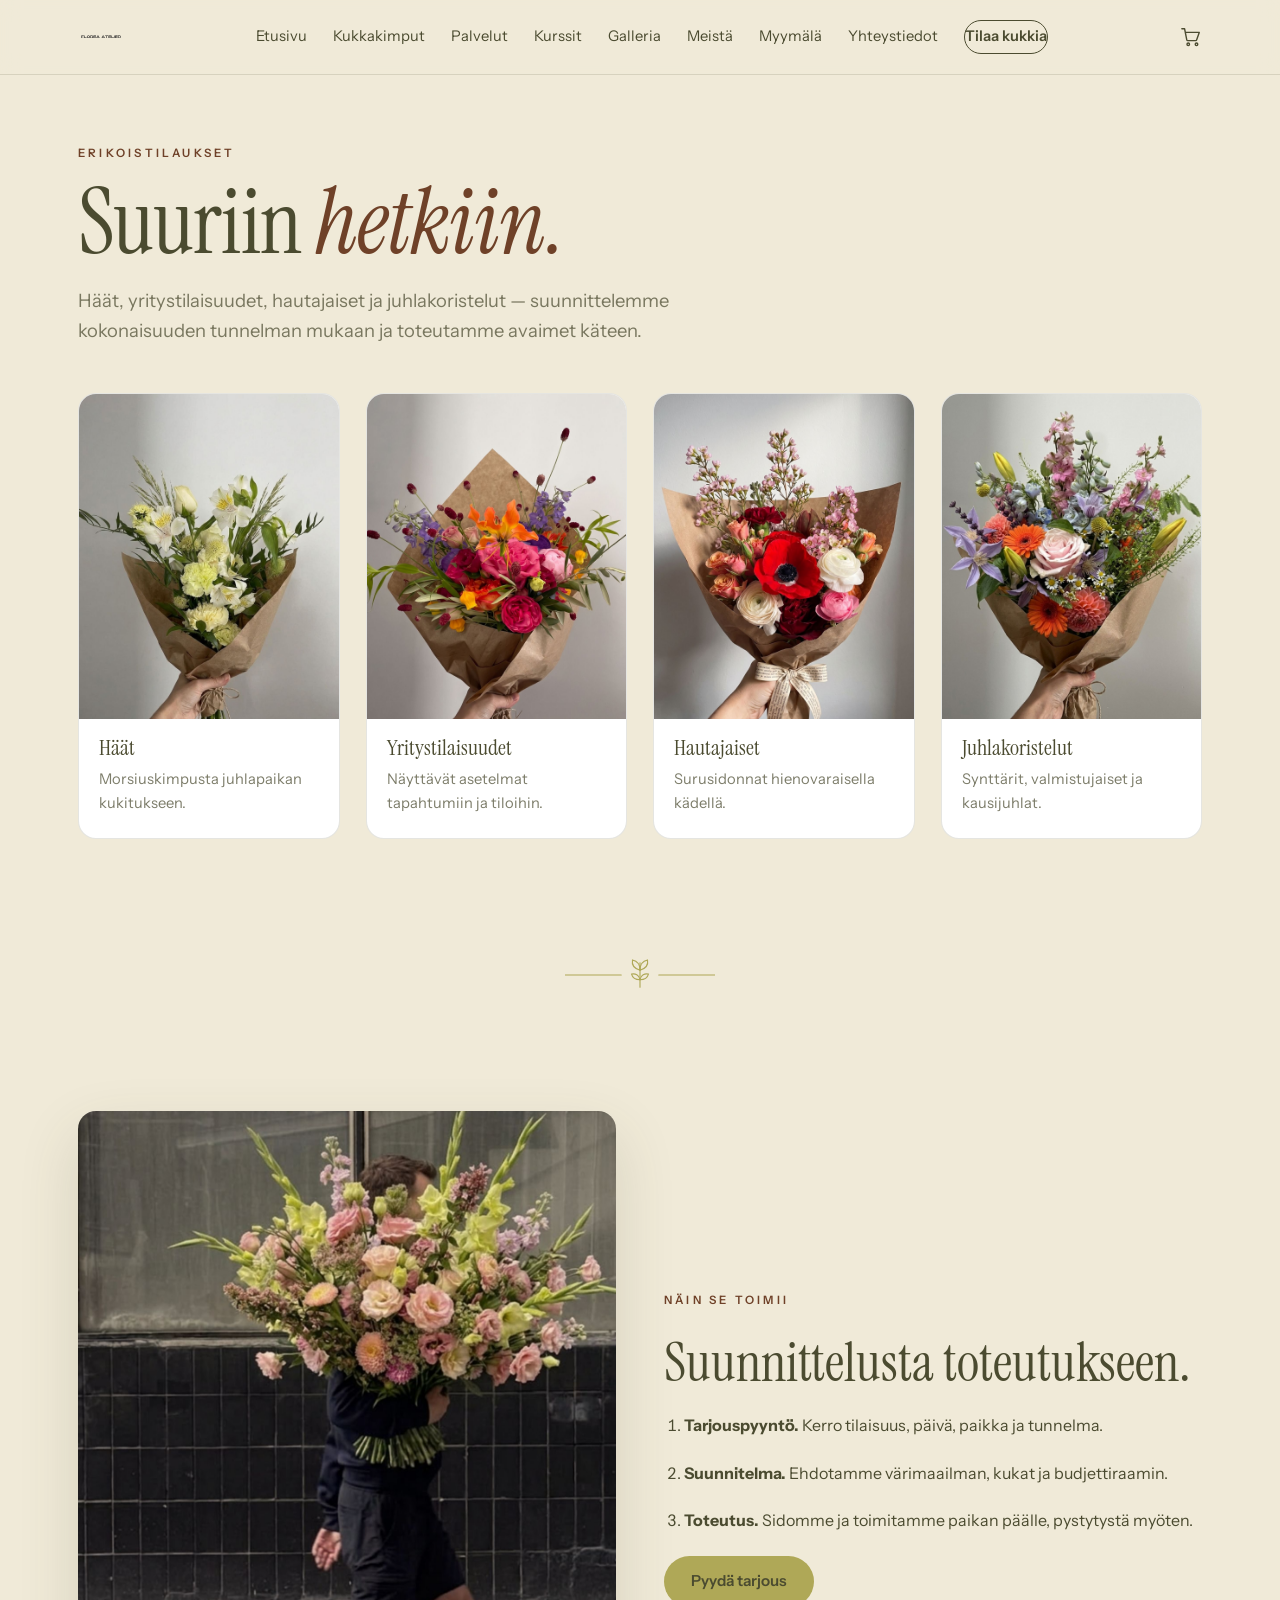
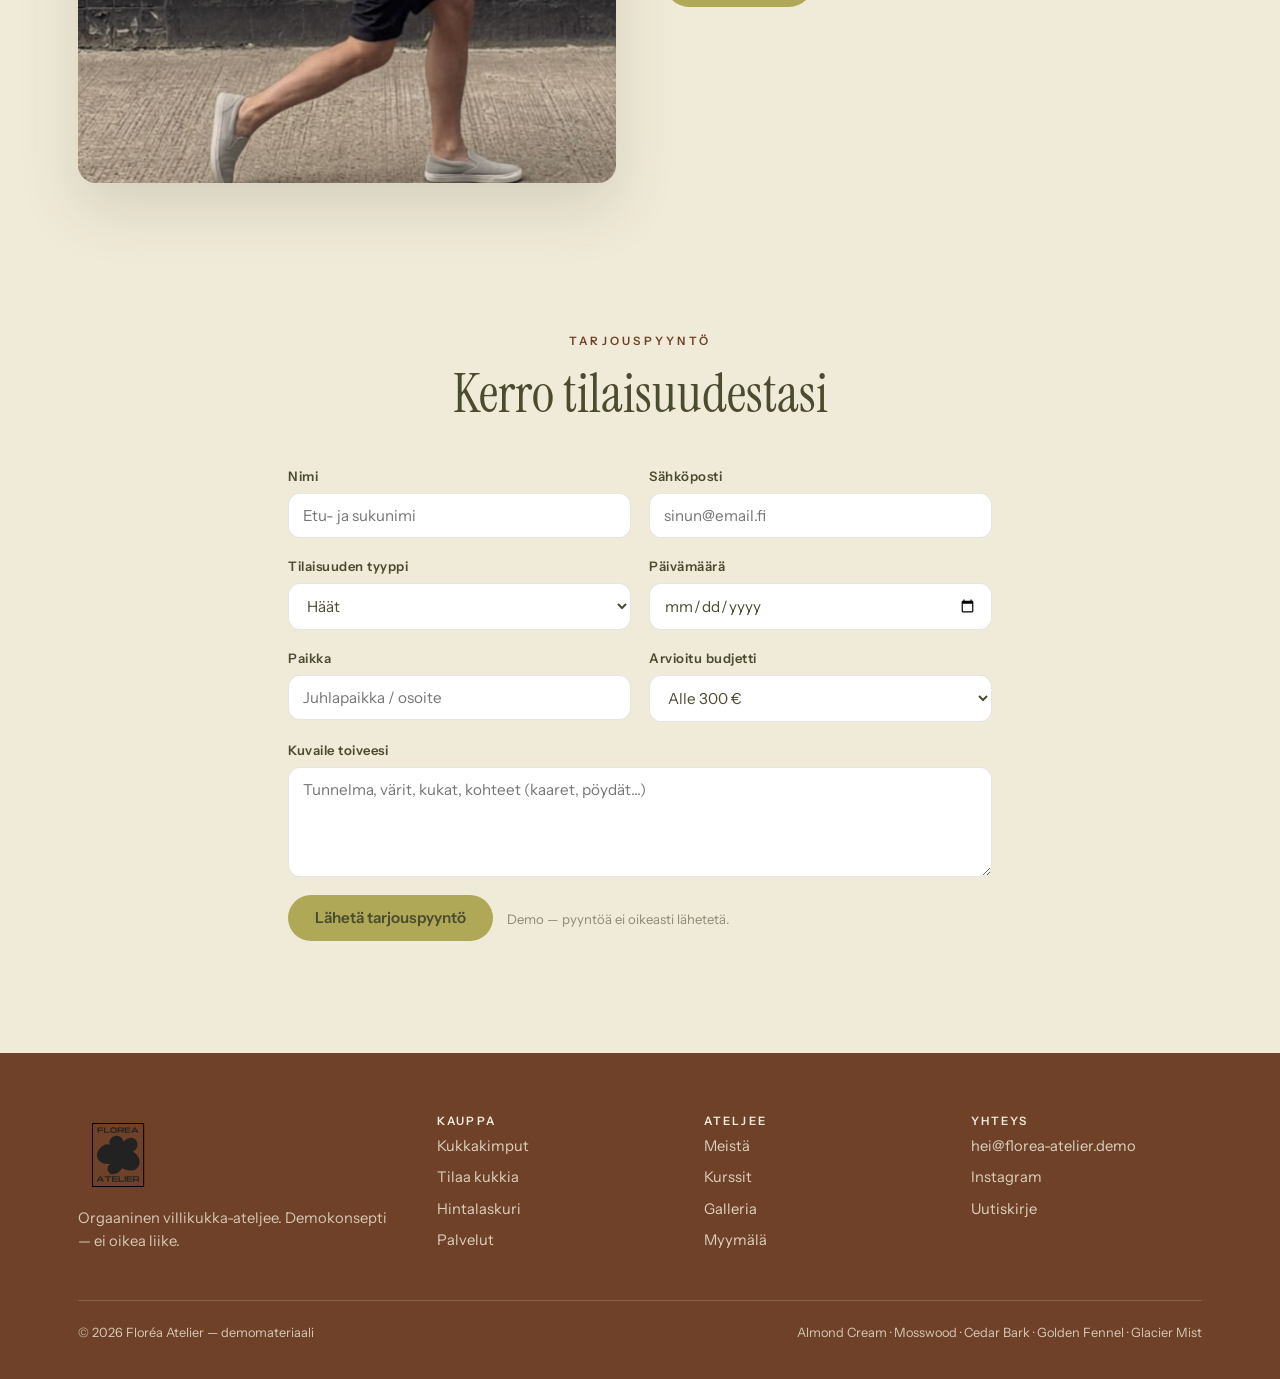
==== catering.html @ 2931b5cd "Build multi-page flower shop site (site.js/style.css/main.js + 11 pages) - Centralized content in si" ====
<!DOCTYPE html>
<html lang="fi">
<head>
  <meta charset="UTF-8" />
  <meta name="viewport" content="width=device-width, initial-scale=1.0" />
  <title>Erikoistilaukset — Floréa Atelier</title>
  <meta name="description" content="Häät, yritystilaisuudet ja tapahtumakukitukset. Pyydä tarjous Floréa Atelierin erikoissidonnoista." />
  <link rel="preconnect" href="https://fonts.googleapis.com" />
  <link rel="preconnect" href="https://fonts.gstatic.com" crossorigin />
  <link href="https://fonts.googleapis.com/css2?family=Instrument+Serif:ital@0;1&family=Instrument+Sans:wght@400;500;600&display=swap" rel="stylesheet" />
  <link rel="stylesheet" href="style.css" />
</head>
<body>
  <header data-nav></header>

  <section class="page-header">
    <div class="wrap">
      <span class="eyebrow">Erikoistilaukset</span>
      <h1>Suuriin <em>hetkiin.</em></h1>
      <p class="lede muted">Häät, yritystilaisuudet, hautajaiset ja juhlakoristelut — suunnittelemme kokonaisuuden tunnelman mukaan ja toteutamme avaimet käteen.</p>
    </div>
  </section>

  <section style="padding-top:12px;">
    <div class="wrap">
      <div class="grid grid-4" data-specials></div>
    </div>
  </section>

  <div data-divider></div>

  <!-- Referenssit -->
  <section>
    <div class="wrap split">
      <div class="rounded-img" style="aspect-ratio:4/5;">
        <img src="assets/images/referenssi-mies.jpg" alt="Referenssi: kukat tapahtumassa" />
      </div>
      <div class="stack-lg">
        <span class="eyebrow">Näin se toimii</span>
        <h2>Suunnittelusta toteutukseen.</h2>
        <ol class="stack-lg" style="padding-left:20px;">
          <li><strong>Tarjouspyyntö.</strong> Kerro tilaisuus, päivä, paikka ja tunnelma.</li>
          <li><strong>Suunnitelma.</strong> Ehdotamme värimaailman, kukat ja budjettiraamin.</li>
          <li><strong>Toteutus.</strong> Sidomme ja toimitamme paikan päälle, pystytystä myöten.</li>
        </ol>
        <a class="btn btn--primary" href="#tarjous">Pyydä tarjous</a>
      </div>
    </div>
  </section>

  <!-- Tarjouslomake -->
  <section id="tarjous">
    <div class="wrap narrow">
      <div class="section-head center">
        <span class="eyebrow">Tarjouspyyntö</span>
        <h2>Kerro tilaisuudestasi</h2>
      </div>
      <form data-form>
        <div class="form-grid">
          <div class="field"><label>Nimi</label><input type="text" required placeholder="Etu- ja sukunimi" /></div>
          <div class="field"><label>Sähköposti</label><input type="email" required placeholder="sinun@email.fi" /></div>
          <div class="field"><label>Tilaisuuden tyyppi</label>
            <select><option>Häät</option><option>Yritystilaisuus</option><option>Hautajaiset</option><option>Juhlakoristelu</option><option>Muu</option></select></div>
          <div class="field"><label>Päivämäärä</label><input type="date" /></div>
          <div class="field"><label>Paikka</label><input type="text" placeholder="Juhlapaikka / osoite" /></div>
          <div class="field"><label>Arvioitu budjetti</label>
            <select><option>Alle 300 €</option><option>300–800 €</option><option>800–2000 €</option><option>Yli 2000 €</option></select></div>
          <div class="field full"><label>Kuvaile toiveesi</label><textarea placeholder="Tunnelma, värit, kukat, kohteet (kaaret, pöydät…)"></textarea></div>
        </div>
        <div style="margin-top:18px;display:flex;gap:14px;align-items:center;flex-wrap:wrap;">
          <button class="btn btn--primary" type="submit">Lähetä tarjouspyyntö</button>
          <span class="form-note">Demo — pyyntöä ei oikeasti lähetetä.</span>
        </div>
        <div class="form-success" data-success>Kiitos! Tarjouspyyntösi on vastaanotettu (demo). Palaamme pian ehdotuksen kanssa. 🌿</div>
      </form>
    </div>
  </section>

  <footer data-footer></footer>
  <script src="site.js"></script>
  <script src="main.js"></script>
</body>
</html>
---- style.css ----
/* =====================================================================
   Floréa Atelier — style.css
   Brändivärit & fontit :root-muuttujissa. Vaihda vain nämä, kun
   sovellat runkoa toiseen toimialaan.
   ===================================================================== */

:root {
  /* Brändivärit (kovat arvot) */
  --almond-cream:  #F0EAD8;
  --mosswood:      #4B4B30;
  --cedar-bark:    #6F4128;
  --golden-fennel: #AFA857;
  --glacier-mist:  #AEC7E0;

  /* Johdetut sävyt */
  --cream-soft:    #F6F2E6;
  --ink:           #3A3A26;
  --line:          rgba(75, 75, 48, 0.14);
  --shadow:        0 24px 60px rgba(75, 75, 48, 0.16);

  /* Fontit */
  --font-display: "Instrument Serif", Georgia, serif;
  --font-body:    "Instrument Sans", system-ui, sans-serif;

  --radius-card: 18px;
  --radius-pill: 999px;

  --max: 1180px;
}

/* ===== Perus ===== */
* { box-sizing: border-box; margin: 0; padding: 0; }
html { scroll-behavior: smooth; }
body {
  background: var(--almond-cream);
  color: var(--mosswood);
  font-family: var(--font-body);
  line-height: 1.6;
  -webkit-font-smoothing: antialiased;
  overflow-x: hidden;
}
img { max-width: 100%; display: block; }
a { color: inherit; }

.wrap { max-width: var(--max); margin: 0 auto; padding: 0 28px; }
.narrow { max-width: 760px; }

/* ===== Tyypografia ===== */
h1, h2, h3, h4 { font-family: var(--font-display); font-weight: 400; line-height: 1.05; }
h1 { font-size: clamp(2.8rem, 7vw, 6rem); letter-spacing: -0.01em; }
h2 { font-size: clamp(2.1rem, 5vw, 3.4rem); }
h3 { font-size: clamp(1.4rem, 3vw, 1.9rem); }
em { color: var(--cedar-bark); }

.eyebrow {
  font-family: var(--font-body);
  text-transform: uppercase;
  letter-spacing: 0.28em;
  font-size: 0.72rem;
  font-weight: 600;
  color: var(--cedar-bark);
  display: inline-block;
}
.lede { font-size: 1.15rem; max-width: 52ch; }
.muted { color: rgba(75, 75, 48, 0.72); }
.center { text-align: center; }

/* ===== Napit ===== */
.btn {
  display: inline-flex; align-items: center; gap: 8px;
  font-family: var(--font-body); font-weight: 600; font-size: 0.95rem;
  padding: 0.82em 1.7em; border-radius: var(--radius-pill);
  text-decoration: none; cursor: pointer; border: 1.5px solid transparent;
  transition: transform .2s ease, background .2s ease, color .2s ease;
  white-space: nowrap;
}
.btn:hover { transform: translateY(-2px); }
.btn--primary { background: var(--golden-fennel); color: var(--mosswood); }
.btn--primary:hover { background: #9c9549; }
.btn--ghost { background: transparent; color: var(--mosswood); border-color: var(--mosswood); }
.btn--ghost:hover { background: var(--mosswood); color: var(--almond-cream); }
.btn--cream { background: var(--almond-cream); color: var(--mosswood); }
.btn--small { padding: 0.6em 1.2em; font-size: 0.85rem; }
.btn--block { width: 100%; justify-content: center; }

/* ===== Navigaatio ===== */
.site-nav {
  position: sticky; top: 0; z-index: 100;
  background: rgba(240, 234, 216, 0.88);
  backdrop-filter: blur(10px);
  border-bottom: 1px solid var(--line);
}
.site-nav .wrap { display: flex; align-items: center; justify-content: space-between; padding: 14px 28px; }
.nav-brand { display: flex; align-items: center; text-decoration: none; }
.nav-brand img { height: 46px; width: auto; }
.nav-links { display: flex; gap: 26px; align-items: center; }
.nav-links a { text-decoration: none; font-size: 0.92rem; padding: 4px 0; position: relative; }
.nav-links a:not(.btn):hover { color: var(--cedar-bark); }
.nav-links a.active:not(.btn)::after {
  content: ""; position: absolute; left: 0; bottom: -2px; width: 100%; height: 1.5px; background: var(--golden-fennel);
}
.nav-actions { display: flex; align-items: center; gap: 14px; }
.cart-btn { background: none; border: none; cursor: pointer; position: relative; color: var(--mosswood); display: flex; align-items: center; }
.cart-count {
  position: absolute; top: -8px; right: -10px; background: var(--golden-fennel); color: var(--mosswood);
  font-family: var(--font-body); font-size: 0.68rem; font-weight: 600; min-width: 18px; height: 18px;
  border-radius: 999px; display: flex; align-items: center; justify-content: center; padding: 0 5px;
}
.nav-toggle { display: none; background: none; border: none; cursor: pointer; color: var(--mosswood); }
@media (max-width: 860px) {
  .nav-links { position: fixed; inset: 0 0 0 auto; width: min(80vw, 320px); background: var(--almond-cream);
    flex-direction: column; align-items: flex-start; gap: 18px; padding: 90px 32px; transform: translateX(100%);
    transition: transform .3s ease; box-shadow: var(--shadow); }
  .nav-links.open { transform: translateX(0); }
  .nav-toggle { display: flex; }
}

/* ===== Botaaninen jakaja ===== */
.divider { display: flex; justify-content: center; padding: 48px 0; color: var(--golden-fennel); }

/* ===== Osiot ===== */
section { padding: 72px 0; }
.section-head { max-width: 640px; margin-bottom: 44px; }
.section-head.center { margin-left: auto; margin-right: auto; }
.section-head .eyebrow { margin-bottom: 14px; }

/* ===== Hero ===== */
.hero { padding: 72px 0 64px; }
.hero-grid { display: grid; grid-template-columns: 1.05fr 0.95fr; gap: 52px; align-items: center; }
.hero h1 { margin-top: 16px; }
.hero-cta { display: flex; gap: 14px; margin-top: 30px; flex-wrap: wrap; }
.hero-figure { border-radius: var(--radius-card); overflow: hidden; aspect-ratio: 4/5; box-shadow: var(--shadow); position: relative; background: var(--glacier-mist); }
.hero-figure img { width: 100%; height: 100%; object-fit: cover; }
.hero-figure .tag {
  position: absolute; bottom: 16px; left: 16px; background: var(--almond-cream); color: var(--mosswood);
  padding: 8px 16px; border-radius: var(--radius-pill); font-size: 0.76rem; letter-spacing: 0.12em; text-transform: uppercase; z-index: 2;
}
@media (max-width: 880px) { .hero-grid { grid-template-columns: 1fr; } }

/* ===== Page header (alasivut) ===== */
.page-header { padding: 64px 0 36px; }
.page-header .eyebrow { margin-bottom: 14px; }
.page-header p { margin-top: 16px; }

/* ===== Kortit (geneerinen ruudukko) ===== */
.grid { display: grid; gap: 26px; }
.grid-3 { grid-template-columns: repeat(3, 1fr); }
.grid-4 { grid-template-columns: repeat(4, 1fr); }
.grid-2 { grid-template-columns: repeat(2, 1fr); }
@media (max-width: 900px) { .grid-3, .grid-4 { grid-template-columns: repeat(2, 1fr); } }
@media (max-width: 600px) { .grid-2, .grid-3, .grid-4 { grid-template-columns: 1fr; } }

.info-card { background: #fff; border-radius: var(--radius-card); padding: 30px 28px 34px; border: 1px solid var(--line); }
.info-card .num { font-family: var(--font-display); font-size: 2.1rem; color: var(--golden-fennel); }
.info-card h3 { margin: 8px 0 10px; }
.info-card p { font-size: 0.97rem; color: rgba(75,75,48,0.85); }

/* ===== Tuotekortti ===== */
.product-card { background: #fff; border-radius: var(--radius-card); overflow: hidden; border: 1px solid var(--line); display: flex; flex-direction: column; transition: transform .2s ease, box-shadow .2s ease; }
.product-card:hover { transform: translateY(-4px); box-shadow: var(--shadow); }
.product-card .media { aspect-ratio: 4/5; overflow: hidden; }
.product-card .media img { width: 100%; height: 100%; object-fit: cover; transition: transform .4s ease; }
.product-card:hover .media img { transform: scale(1.04); }
.product-card .body { padding: 18px 20px 22px; display: flex; flex-direction: column; gap: 8px; flex: 1; }
.product-card .pc-name { font-family: var(--font-display); font-size: 1.35rem; line-height: 1.1; }
.product-card .pc-tags { display: flex; flex-wrap: wrap; gap: 6px; }
.chip { font-size: 0.68rem; letter-spacing: 0.08em; text-transform: uppercase; padding: 4px 10px; border-radius: 999px; background: var(--cream-soft); color: var(--cedar-bark); border: 1px solid var(--line); }
.product-card .pc-foot { margin-top: auto; display: flex; align-items: center; justify-content: space-between; padding-top: 12px; }
.price { font-family: var(--font-display); font-size: 1.5rem; }

/* ===== Suodatin-layout ===== */
.shop-layout { display: grid; grid-template-columns: 250px 1fr; gap: 36px; align-items: start; }
@media (max-width: 820px) { .shop-layout { grid-template-columns: 1fr; } }
.filters { background: #fff; border: 1px solid var(--line); border-radius: var(--radius-card); padding: 24px; position: sticky; top: 90px; }
.filter-group { margin-bottom: 22px; }
.filter-group h4 { font-family: var(--font-body); text-transform: uppercase; letter-spacing: 0.16em; font-size: 0.72rem; font-weight: 600; margin-bottom: 10px; color: var(--cedar-bark); }
.filter-option { display: flex; align-items: center; gap: 8px; font-size: 0.9rem; margin-bottom: 6px; cursor: pointer; }
.filter-option input { accent-color: var(--golden-fennel); cursor: pointer; }
.shop-toolbar { display: flex; align-items: center; justify-content: space-between; gap: 16px; margin-bottom: 22px; flex-wrap: wrap; }
.search-box { display: flex; align-items: center; gap: 8px; background: #fff; border: 1px solid var(--line); border-radius: var(--radius-pill); padding: 8px 16px; flex: 1; min-width: 200px; }
.search-box input { border: none; background: none; outline: none; font-family: var(--font-body); font-size: 0.92rem; width: 100%; color: var(--mosswood); }
.result-count { font-size: 0.88rem; }
.empty-state { padding: 60px 20px; text-align: center; }

/* ===== Tumma osio ===== */
.dark-band { background: var(--mosswood); color: var(--almond-cream); border-radius: 28px; }
.dark-band .eyebrow { color: var(--glacier-mist); }
.dark-band em { color: var(--golden-fennel); }
.dark-inner { padding: 68px 0; }
.quote { font-family: var(--font-display); font-size: clamp(1.7rem, 4vw, 2.9rem); line-height: 1.25; max-width: 22ch; }
.quote-meta { margin-top: 26px; letter-spacing: 0.16em; text-transform: uppercase; font-size: 0.76rem; color: var(--glacier-mist); }

/* ===== Galleria ===== */
.gallery-grid { display: grid; grid-template-columns: repeat(3, 1fr); gap: 16px; }
@media (max-width: 760px) { .gallery-grid { grid-template-columns: repeat(2, 1fr); } }
.gallery-grid figure { border-radius: var(--radius-card); overflow: hidden; aspect-ratio: 3/4; position: relative; cursor: pointer; }
.gallery-grid img { width: 100%; height: 100%; object-fit: cover; transition: transform .4s ease; }
.gallery-grid figure:hover img { transform: scale(1.05); }
.gallery-grid figcaption { position: absolute; bottom: 12px; left: 12px; background: var(--almond-cream); color: var(--mosswood); font-size: 0.72rem; letter-spacing: 0.1em; text-transform: uppercase; padding: 6px 12px; border-radius: 999px; }

/* ===== Workshop / kurssikortti ===== */
.workshop-card { display: grid; grid-template-columns: 120px 1fr auto; gap: 22px; align-items: center; background: #fff; border: 1px solid var(--line); border-radius: var(--radius-card); padding: 22px 26px; }
.workshop-date { text-align: center; background: var(--cream-soft); border-radius: 14px; padding: 14px 8px; }
.workshop-date .day { font-family: var(--font-display); font-size: 2rem; line-height: 1; }
.workshop-date .mon { text-transform: uppercase; letter-spacing: 0.14em; font-size: 0.7rem; }
.workshop-info h3 { margin-bottom: 4px; }
.workshop-meta { font-size: 0.85rem; color: rgba(75,75,48,0.7); display: flex; gap: 16px; flex-wrap: wrap; margin-top: 6px; }
@media (max-width: 640px) { .workshop-card { grid-template-columns: 1fr; text-align: center; } .workshop-date { width: 120px; margin: 0 auto; } }

/* ===== Lomakkeet ===== */
.form-grid { display: grid; grid-template-columns: 1fr 1fr; gap: 18px; }
.field { display: flex; flex-direction: column; gap: 6px; }
.field.full { grid-column: 1 / -1; }
.field label { font-size: 0.82rem; font-weight: 600; letter-spacing: 0.04em; }
.field input, .field select, .field textarea {
  font-family: var(--font-body); font-size: 0.95rem; padding: 12px 14px; border: 1px solid var(--line);
  border-radius: 12px; background: #fff; color: var(--mosswood); outline: none; transition: border .2s ease;
}
.field input:focus, .field select:focus, .field textarea:focus { border-color: var(--golden-fennel); }
.field textarea { resize: vertical; min-height: 110px; }
@media (max-width: 600px) { .form-grid { grid-template-columns: 1fr; } }
.form-note { font-size: 0.82rem; color: rgba(75,75,48,0.6); margin-top: 4px; }
.form-success { background: var(--glacier-mist); color: var(--mosswood); border-radius: 14px; padding: 18px 20px; margin-top: 18px; display: none; }
.form-success.show { display: block; }

/* ===== Kimpun rakentaja ===== */
.builder { display: grid; grid-template-columns: 1fr 340px; gap: 36px; align-items: start; }
@media (max-width: 880px) { .builder { grid-template-columns: 1fr; } }
.flower-option { border: 1px solid var(--line); border-radius: var(--radius-card); overflow: hidden; cursor: pointer; background: #fff; transition: border .2s ease, transform .2s ease; position: relative; }
.flower-option:hover { transform: translateY(-3px); }
.flower-option.selected { border-color: var(--golden-fennel); box-shadow: 0 0 0 2px var(--golden-fennel); }
.flower-option .media { aspect-ratio: 1/1; overflow: hidden; }
.flower-option .media img { width: 100%; height: 100%; object-fit: cover; }
.flower-option .fo-body { padding: 12px 14px; display: flex; justify-content: space-between; align-items: center; gap: 8px; }
.flower-option .fo-name { font-size: 0.9rem; font-weight: 500; }
.flower-option .check { position: absolute; top: 10px; right: 10px; width: 26px; height: 26px; border-radius: 999px; background: var(--golden-fennel); color: var(--mosswood); display: none; align-items: center; justify-content: center; font-size: 0.85rem; }
.flower-option.selected .check { display: flex; }
.builder-summary { background: #fff; border: 1px solid var(--line); border-radius: var(--radius-card); padding: 26px; position: sticky; top: 90px; }
.summary-row { display: flex; justify-content: space-between; padding: 8px 0; border-bottom: 1px solid var(--line); font-size: 0.92rem; }
.summary-total { display: flex; justify-content: space-between; align-items: baseline; padding-top: 16px; margin-top: 8px; }

/* ===== Hintalaskuri ===== */
.calc-layout { display: grid; grid-template-columns: 1fr 360px; gap: 36px; align-items: start; }
@media (max-width: 880px) { .calc-layout { grid-template-columns: 1fr; } }
.calc-panel { background: #fff; border: 1px solid var(--line); border-radius: var(--radius-card); padding: 28px; position: sticky; top: 90px; text-align: center; }
.calc-price { font-family: var(--font-display); font-size: 3.4rem; color: var(--cedar-bark); margin: 10px 0; }
.option-pills { display: flex; flex-wrap: wrap; gap: 10px; }
.option-pill { padding: 9px 16px; border-radius: var(--radius-pill); border: 1.5px solid var(--line); background: #fff; cursor: pointer; font-family: var(--font-body); font-size: 0.9rem; color: var(--mosswood); transition: all .2s ease; }
.option-pill.active { background: var(--mosswood); color: var(--almond-cream); border-color: var(--mosswood); }

/* ===== Kori-laatikko (drawer) ===== */
.cart-overlay { position: fixed; inset: 0; background: rgba(75,75,48,0.4); opacity: 0; pointer-events: none; transition: opacity .3s ease; z-index: 200; }
.cart-overlay.open { opacity: 1; pointer-events: auto; }
.cart-drawer { position: fixed; top: 0; right: 0; height: 100%; width: min(92vw, 400px); background: var(--almond-cream); z-index: 201; transform: translateX(100%); transition: transform .3s ease; display: flex; flex-direction: column; box-shadow: var(--shadow); }
.cart-drawer.open { transform: translateX(0); }
.cart-head { display: flex; align-items: center; justify-content: space-between; padding: 22px 24px; border-bottom: 1px solid var(--line); }
.cart-head h3 { font-size: 1.5rem; }
.cart-items { flex: 1; overflow-y: auto; padding: 20px 24px; display: flex; flex-direction: column; gap: 16px; }
.cart-item { display: grid; grid-template-columns: 64px 1fr auto; gap: 14px; align-items: center; }
.cart-item img { width: 64px; height: 76px; object-fit: cover; border-radius: 10px; }
.cart-item .ci-name { font-weight: 500; font-size: 0.92rem; }
.cart-item .ci-price { font-size: 0.85rem; color: var(--cedar-bark); }
.qty { display: flex; align-items: center; gap: 8px; margin-top: 4px; }
.qty button { width: 24px; height: 24px; border-radius: 6px; border: 1px solid var(--line); background: #fff; cursor: pointer; color: var(--mosswood); font-size: 1rem; line-height: 1; }
.ci-remove { background: none; border: none; cursor: pointer; color: rgba(75,75,48,0.5); font-size: 0.78rem; text-decoration: underline; }
.cart-foot { padding: 22px 24px; border-top: 1px solid var(--line); }
.cart-empty { text-align: center; padding: 40px 20px; color: rgba(75,75,48,0.6); }

/* ===== Yhteystieto-rivit ===== */
.contact-list { list-style: none; display: flex; flex-direction: column; gap: 18px; }
.contact-list li { display: flex; gap: 14px; align-items: flex-start; }
.contact-list .ico { color: var(--golden-fennel); flex-shrink: 0; margin-top: 2px; }
.map-embed { border-radius: var(--radius-card); overflow: hidden; border: 1px solid var(--line); aspect-ratio: 16/10; background: var(--glacier-mist); }
.map-embed iframe { width: 100%; height: 100%; border: 0; }

/* ===== Footer ===== */
.site-footer { background: var(--cedar-bark); color: var(--almond-cream); padding: 62px 0 36px; margin-top: 40px; }
.footer-grid { display: grid; grid-template-columns: 1.4fr 1fr 1fr 1fr; gap: 36px; }
@media (max-width: 760px) { .footer-grid { grid-template-columns: 1fr 1fr; } }
.site-footer img.flogo { height: 80px; width: auto; margin-bottom: 12px; }
.site-footer a { color: var(--almond-cream); text-decoration: none; opacity: 0.85; display: block; font-size: 0.92rem; margin-top: 8px; }
.site-footer a:hover { opacity: 1; }
.footer-col h4 { text-transform: uppercase; letter-spacing: 0.18em; font-size: 0.72rem; font-weight: 600; font-family: var(--font-body); margin-bottom: 6px; }
.footer-bottom { margin-top: 46px; padding-top: 22px; border-top: 1px solid rgba(240,234,216,0.25); font-size: 0.8rem; opacity: 0.8; display: flex; justify-content: space-between; flex-wrap: wrap; gap: 10px; }

/* ===== Apuluokat ===== */
.stack-lg > * + * { margin-top: 22px; }
.split { display: grid; grid-template-columns: 1fr 1fr; gap: 48px; align-items: center; }
@media (max-width: 820px) { .split { grid-template-columns: 1fr; gap: 28px; } }
.rounded-img { border-radius: var(--radius-card); overflow: hidden; box-shadow: var(--shadow); }
.rounded-img img { width: 100%; height: 100%; object-fit: cover; }
.tag-pill { display: inline-block; background: var(--cream-soft); border: 1px solid var(--line); border-radius: 999px; padding: 6px 14px; font-size: 0.78rem; letter-spacing: 0.08em; text-transform: uppercase; color: var(--cedar-bark); }
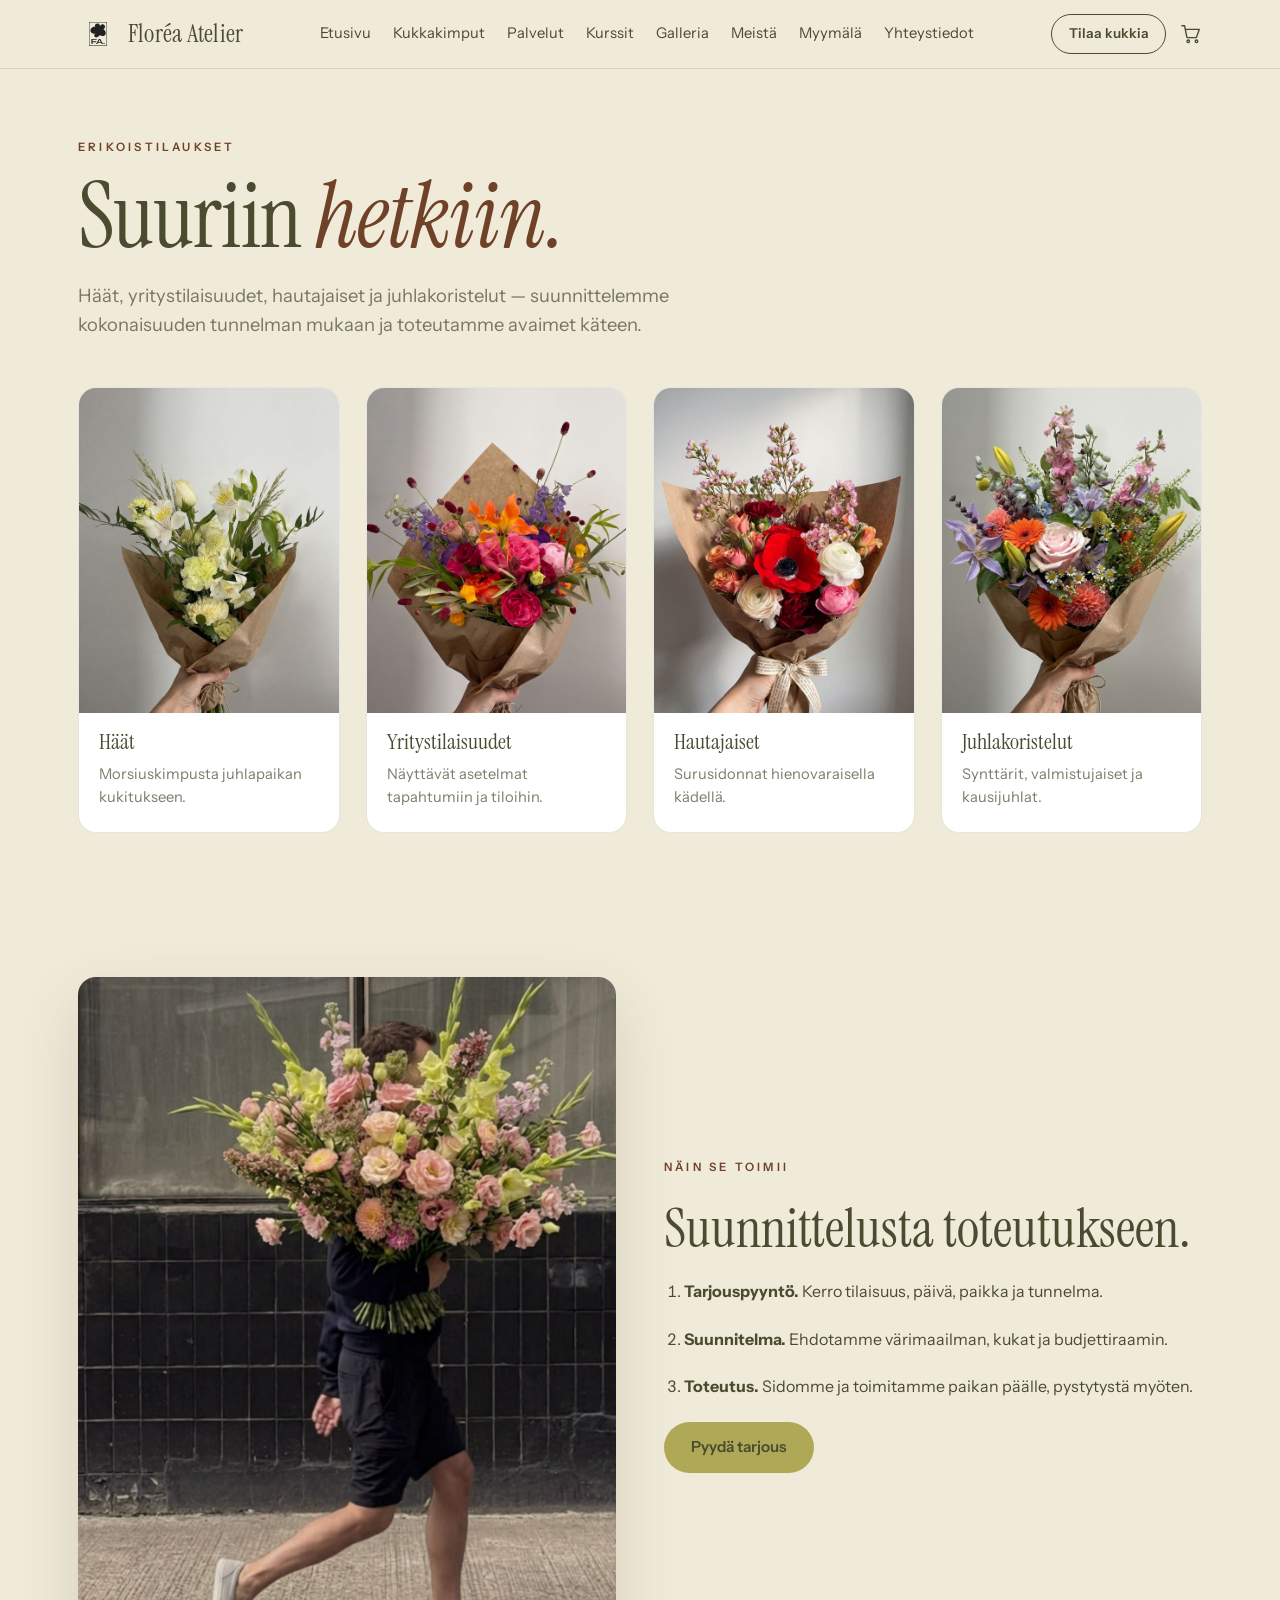
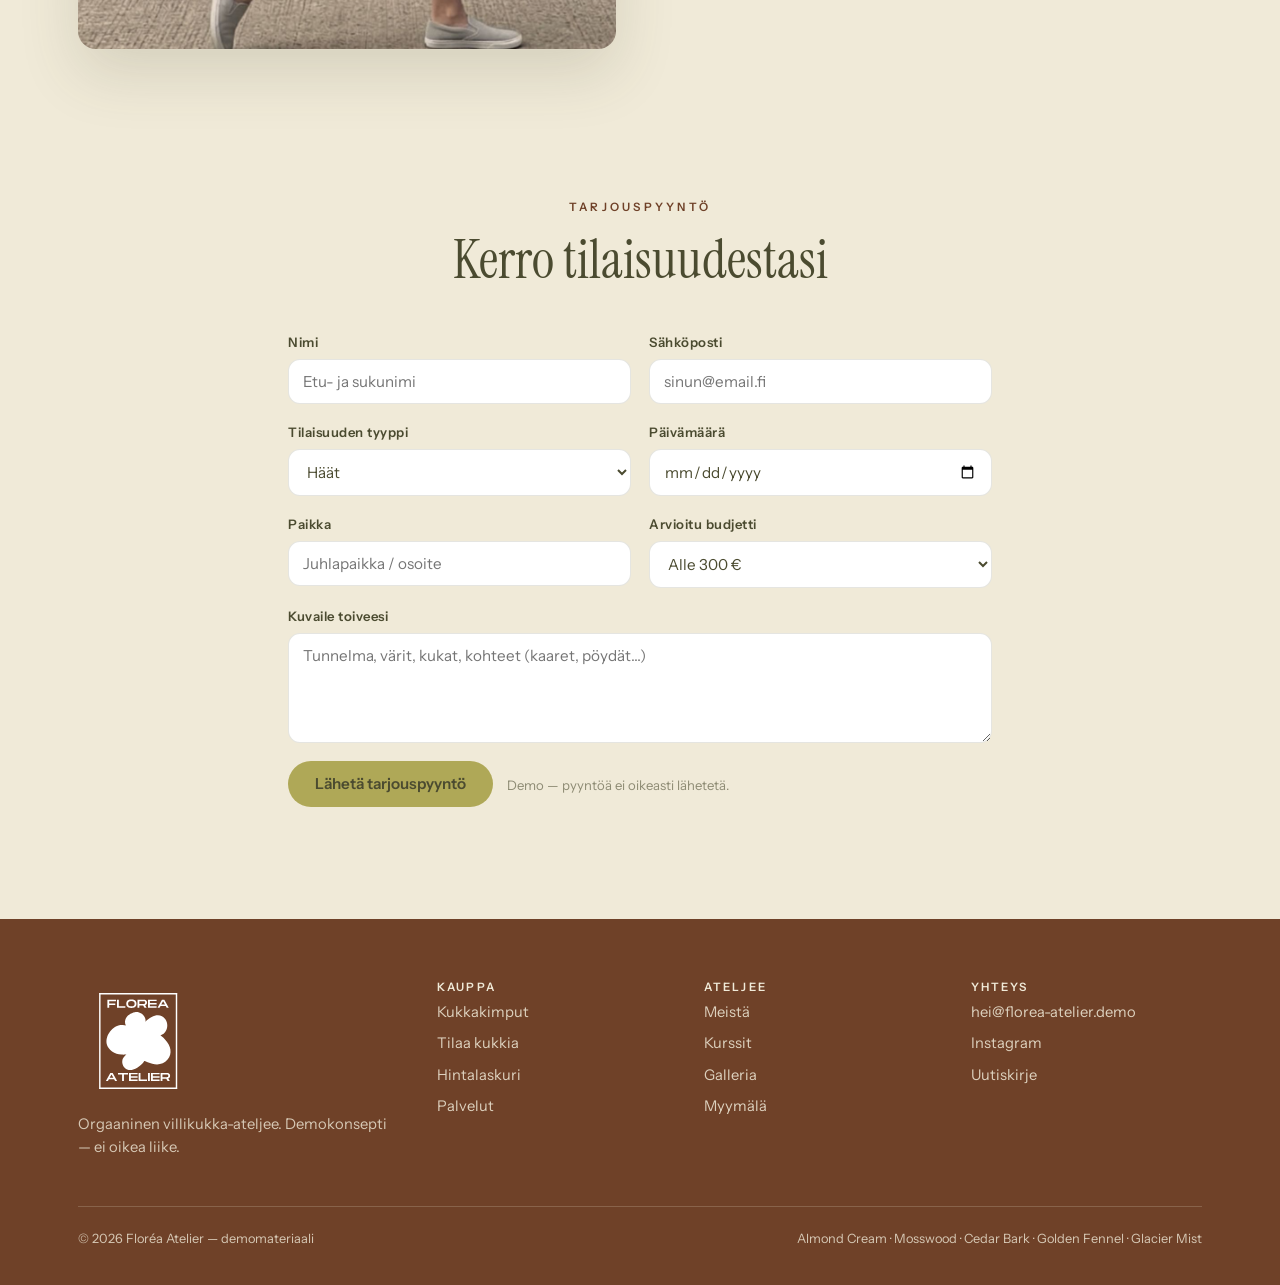
==== commit 48c90b25: "Polish per feedback: remove dividers, center featured heading, redesign workshop band, white larger " ====
--- a/catering.html
+++ b/catering.html
@@ -27,7 +27,6 @@
     </div>
   </section>
 
-  <div data-divider></div>
 
   <!-- Referenssit -->
   <section>
--- a/style.css
+++ b/style.css
@@ -91,9 +91,10 @@
   border-bottom: 1px solid var(--line);
 }
 .site-nav .wrap { display: flex; align-items: center; justify-content: space-between; padding: 14px 28px; }
-.nav-brand { display: flex; align-items: center; text-decoration: none; }
-.nav-brand img { height: 46px; width: auto; }
-.nav-links { display: flex; gap: 26px; align-items: center; }
+.nav-brand { display: flex; align-items: center; gap: 10px; text-decoration: none; color: var(--mosswood); }
+.nav-brand img { height: 40px; width: auto; }
+.nav-wordmark { font-family: var(--font-display); font-size: 1.55rem; line-height: 1; letter-spacing: 0.01em; white-space: nowrap; }
+.nav-links { display: flex; gap: 22px; align-items: center; }
 .nav-links a { text-decoration: none; font-size: 0.92rem; padding: 4px 0; position: relative; }
 .nav-links a:not(.btn):hover { color: var(--cedar-bark); }
 .nav-links a.active:not(.btn)::after {
@@ -107,12 +108,18 @@
   border-radius: 999px; display: flex; align-items: center; justify-content: center; padding: 0 5px;
 }
 .nav-toggle { display: none; background: none; border: none; cursor: pointer; color: var(--mosswood); }
-@media (max-width: 860px) {
+@media (max-width: 1024px) {
   .nav-links { position: fixed; inset: 0 0 0 auto; width: min(80vw, 320px); background: var(--almond-cream);
     flex-direction: column; align-items: flex-start; gap: 18px; padding: 90px 32px; transform: translateX(100%);
     transition: transform .3s ease; box-shadow: var(--shadow); }
   .nav-links.open { transform: translateX(0); }
+  .nav-links a.active:not(.btn)::after { display: none; }
   .nav-toggle { display: flex; }
+}
+@media (max-width: 540px) {
+  .nav-wordmark { display: none; }
+  .site-nav .wrap { padding: 12px 18px; }
+  .nav-actions { gap: 10px; }
 }
 
 /* ===== Botaaninen jakaja ===== */
@@ -171,7 +178,7 @@
 /* ===== Suodatin-layout ===== */
 .shop-layout { display: grid; grid-template-columns: 250px 1fr; gap: 36px; align-items: start; }
 @media (max-width: 820px) { .shop-layout { grid-template-columns: 1fr; } }
-.filters { background: #fff; border: 1px solid var(--line); border-radius: var(--radius-card); padding: 24px; position: sticky; top: 90px; }
+.filters { background: #fff; border: 1px solid var(--line); border-radius: var(--radius-card); padding: 24px; }
 .filter-group { margin-bottom: 22px; }
 .filter-group h4 { font-family: var(--font-body); text-transform: uppercase; letter-spacing: 0.16em; font-size: 0.72rem; font-weight: 600; margin-bottom: 10px; color: var(--cedar-bark); }
 .filter-option { display: flex; align-items: center; gap: 8px; font-size: 0.9rem; margin-bottom: 6px; cursor: pointer; }
@@ -189,6 +196,17 @@
 .dark-inner { padding: 68px 0; }
 .quote { font-family: var(--font-display); font-size: clamp(1.7rem, 4vw, 2.9rem); line-height: 1.25; max-width: 22ch; }
 .quote-meta { margin-top: 26px; letter-spacing: 0.16em; text-transform: uppercase; font-size: 0.76rem; color: var(--glacier-mist); }
+
+/* Workshop-teaser (reunasta reunaan -kuva) */
+.workshop-teaser { display: grid; grid-template-columns: 1fr 1fr; align-items: stretch; overflow: hidden; }
+.workshop-teaser .wt-text { padding: clamp(40px, 5vw, 64px); align-self: center; }
+.workshop-teaser .wt-text h2 { color: var(--almond-cream); }
+.workshop-teaser .wt-media { min-height: 360px; }
+.workshop-teaser .wt-media img { width: 100%; height: 100%; object-fit: cover; }
+@media (max-width: 820px) {
+  .workshop-teaser { grid-template-columns: 1fr; }
+  .workshop-teaser .wt-media { min-height: 260px; order: -1; }
+}
 
 /* ===== Galleria ===== */
 .gallery-grid { display: grid; grid-template-columns: repeat(3, 1fr); gap: 16px; }
@@ -277,7 +295,7 @@
 .site-footer { background: var(--cedar-bark); color: var(--almond-cream); padding: 62px 0 36px; margin-top: 40px; }
 .footer-grid { display: grid; grid-template-columns: 1.4fr 1fr 1fr 1fr; gap: 36px; }
 @media (max-width: 760px) { .footer-grid { grid-template-columns: 1fr 1fr; } }
-.site-footer img.flogo { height: 80px; width: auto; margin-bottom: 12px; }
+.site-footer img.flogo { height: 120px; width: auto; margin-bottom: 12px; filter: brightness(0) invert(1); }
 .site-footer a { color: var(--almond-cream); text-decoration: none; opacity: 0.85; display: block; font-size: 0.92rem; margin-top: 8px; }
 .site-footer a:hover { opacity: 1; }
 .footer-col h4 { text-transform: uppercase; letter-spacing: 0.18em; font-size: 0.72rem; font-weight: 600; font-family: var(--font-body); margin-bottom: 6px; }
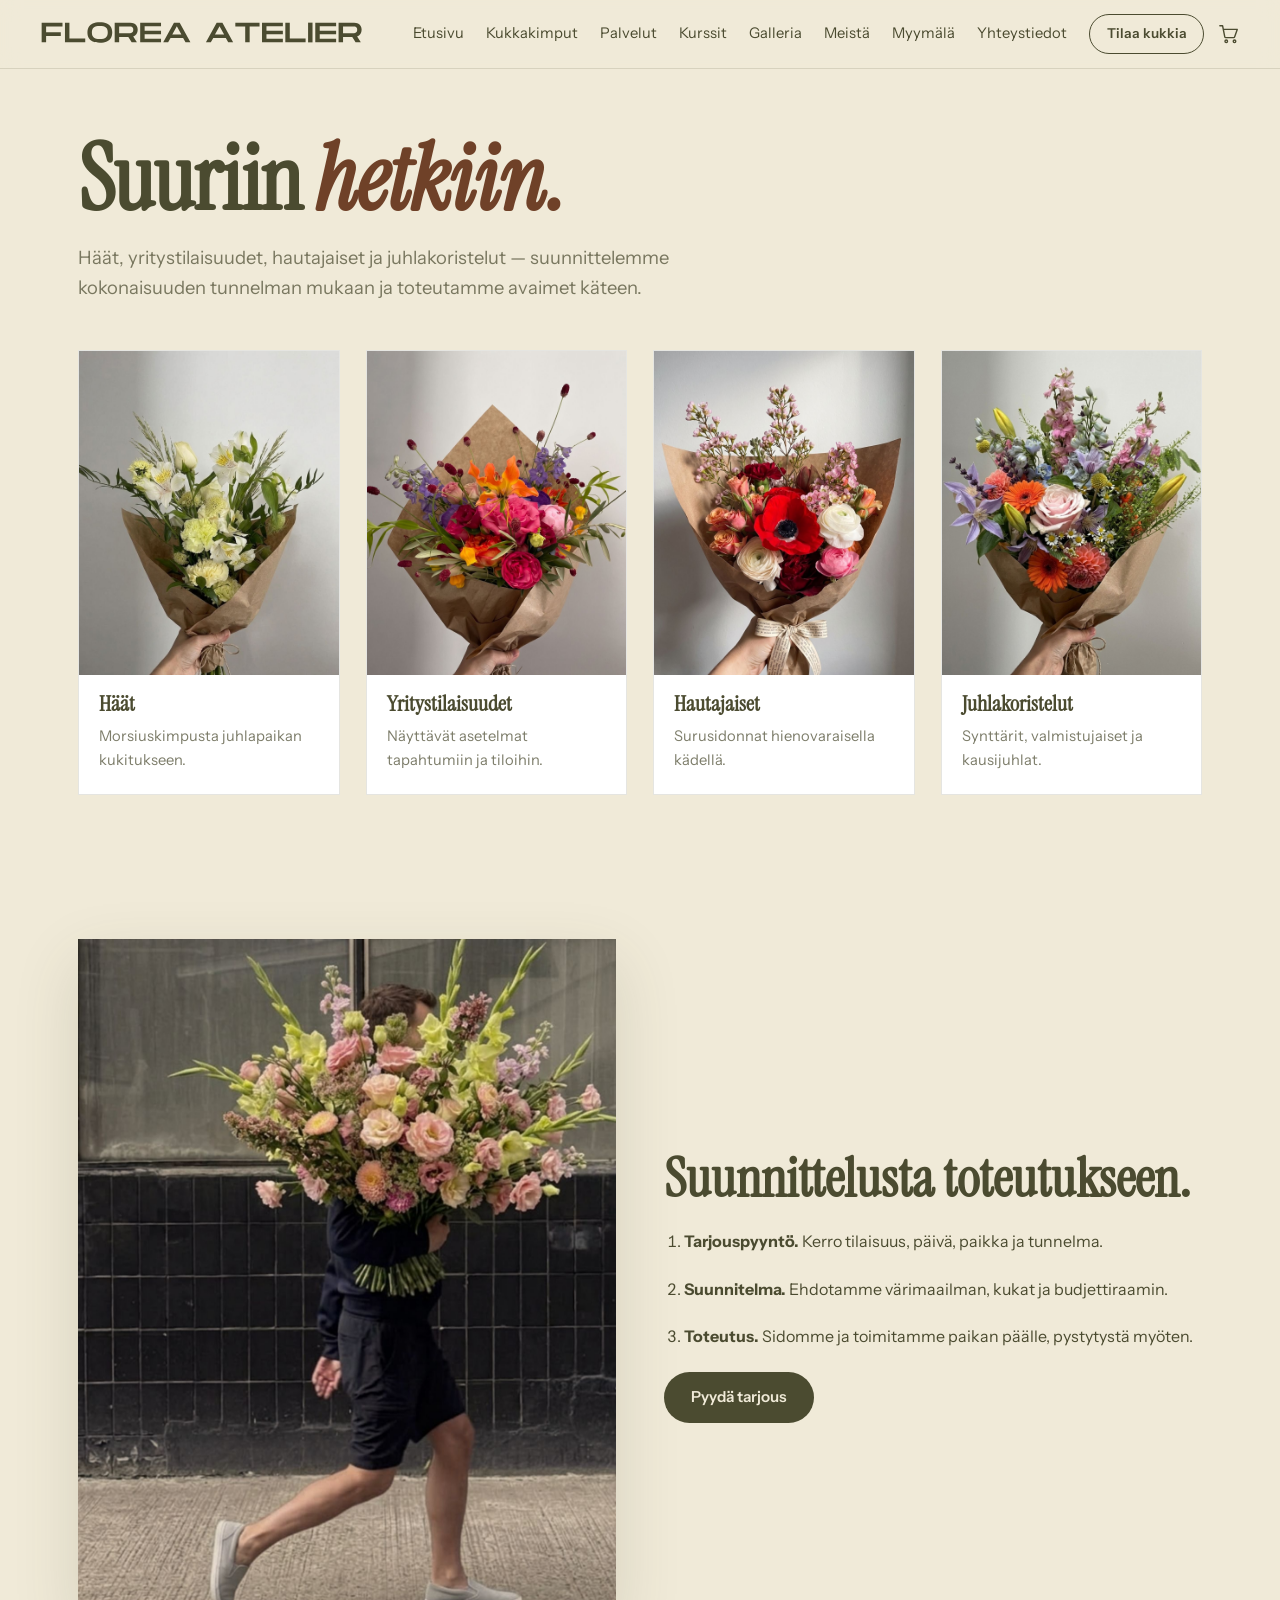
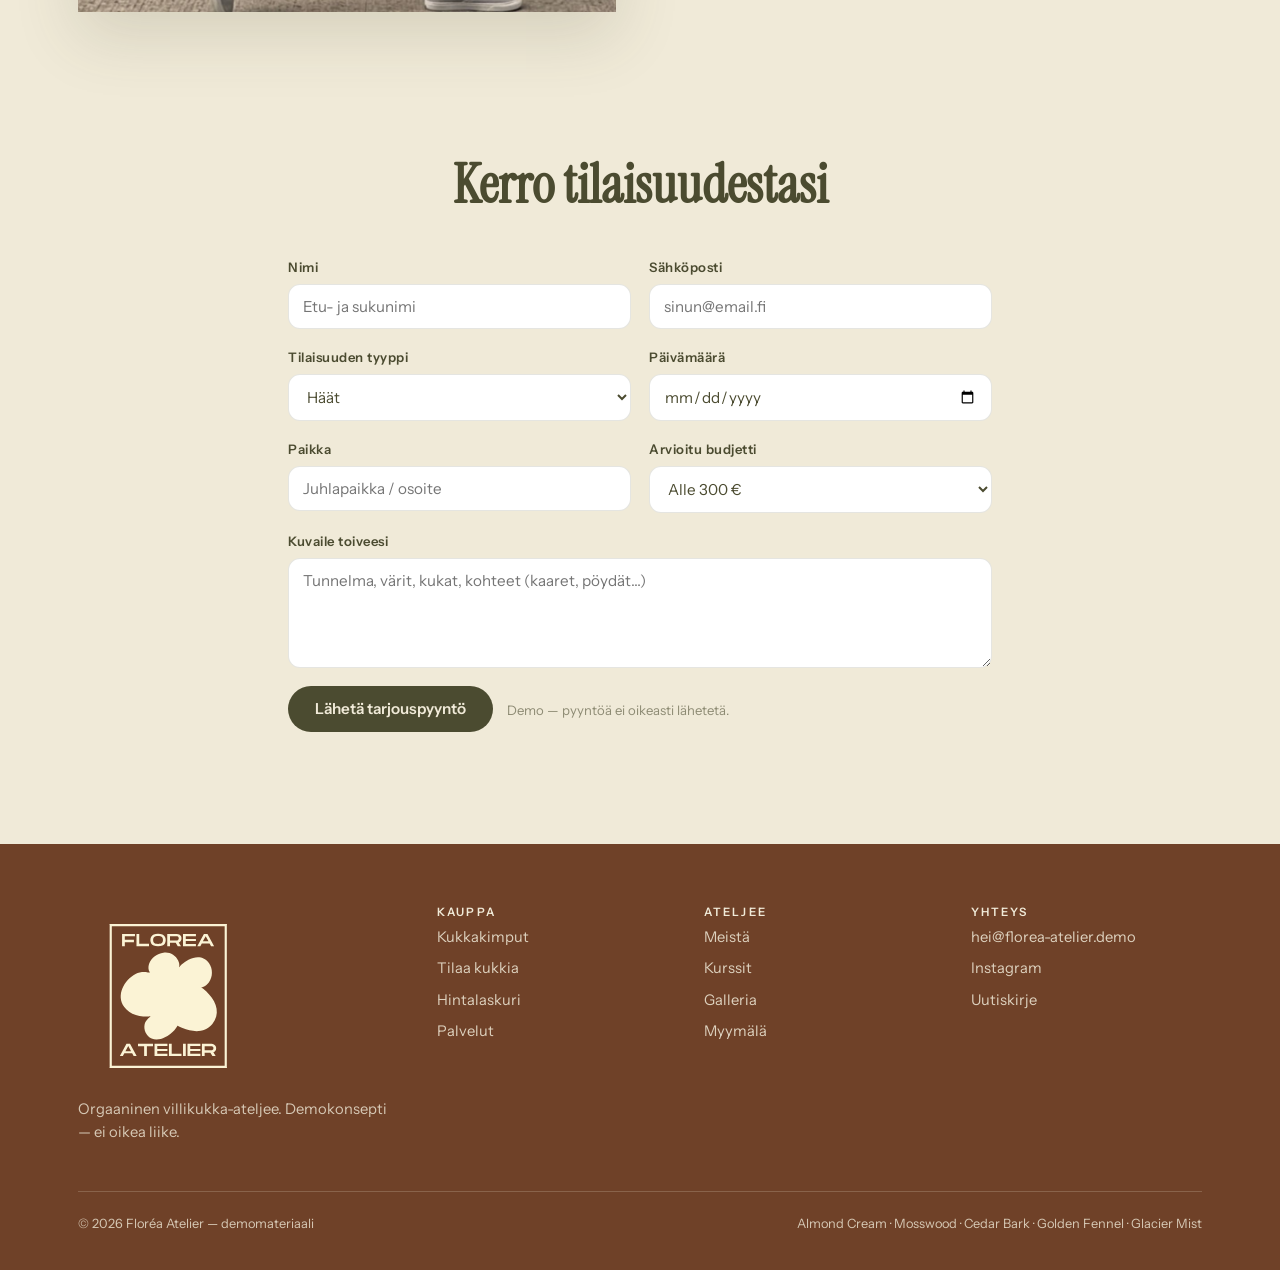
==== commit 2bd3c24c: "Remove emoji from cart empty message and form success notices" ====
--- a/catering.html
+++ b/catering.html
@@ -70,7 +70,7 @@
           <button class="btn btn--primary" type="submit">Lähetä tarjouspyyntö</button>
           <span class="form-note">Demo — pyyntöä ei oikeasti lähetetä.</span>
         </div>
-        <div class="form-success" data-success>Kiitos! Tarjouspyyntösi on vastaanotettu (demo). Palaamme pian ehdotuksen kanssa. 🌿</div>
+        <div class="form-success" data-success>Kiitos! Tarjouspyyntösi on vastaanotettu (demo). Palaamme pian ehdotuksen kanssa.</div>
       </form>
     </div>
   </section>
--- a/style.css
+++ b/style.css
@@ -53,13 +53,8 @@
 em { color: var(--cedar-bark); }
 
 .eyebrow {
-  font-family: var(--font-body);
-  text-transform: uppercase;
-  letter-spacing: 0.28em;
-  font-size: 0.72rem;
-  font-weight: 600;
-  color: var(--cedar-bark);
-  display: inline-block;
+  /* Piilotettu kaikkialta: otsikoiden yläpuoliset pikkutekstit pois */
+  display: none;
 }
 .lede { font-size: 1.15rem; max-width: 52ch; }
 .muted { color: rgba(75, 75, 48, 0.72); }
@@ -75,8 +70,8 @@
   white-space: nowrap;
 }
 .btn:hover { transform: translateY(-2px); }
-.btn--primary { background: var(--golden-fennel); color: var(--mosswood); }
-.btn--primary:hover { background: #9c9549; }
+.btn--primary { background: var(--mosswood); color: var(--almond-cream); }
+.btn--primary:hover { background: #3a3a26; }
 .btn--ghost { background: transparent; color: var(--mosswood); border-color: var(--mosswood); }
 .btn--ghost:hover { background: var(--mosswood); color: var(--almond-cream); }
 .btn--cream { background: var(--almond-cream); color: var(--mosswood); }
@@ -90,20 +85,21 @@
   backdrop-filter: blur(10px);
   border-bottom: 1px solid var(--line);
 }
-.site-nav .wrap { display: flex; align-items: center; justify-content: space-between; padding: 14px 28px; }
-.nav-brand { display: flex; align-items: center; gap: 10px; text-decoration: none; color: var(--mosswood); }
-.nav-brand img { height: 40px; width: auto; }
-.nav-wordmark { font-family: var(--font-display); font-size: 1.55rem; line-height: 1; letter-spacing: 0.01em; white-space: nowrap; }
+.site-nav .wrap { max-width: none; display: flex; align-items: center; justify-content: space-between; padding: 14px 40px; }
+.nav-brand { display: flex; align-items: center; text-decoration: none; color: var(--mosswood); margin-right: 28px; flex-shrink: 0; }
+.nav-brand img { width: auto; }
+.nav-brand .brand-full { height: 34px; display: block; }
+.nav-brand .brand-mark { height: 42px; display: none; }
 .nav-links { display: flex; gap: 22px; align-items: center; }
 .nav-links a { text-decoration: none; font-size: 0.92rem; padding: 4px 0; position: relative; }
 .nav-links a:not(.btn):hover { color: var(--cedar-bark); }
 .nav-links a.active:not(.btn)::after {
-  content: ""; position: absolute; left: 0; bottom: -2px; width: 100%; height: 1.5px; background: var(--golden-fennel);
+  content: ""; position: absolute; left: 0; bottom: -2px; width: 100%; height: 1.5px; background: var(--cedar-bark);
 }
 .nav-actions { display: flex; align-items: center; gap: 14px; }
 .cart-btn { background: none; border: none; cursor: pointer; position: relative; color: var(--mosswood); display: flex; align-items: center; }
 .cart-count {
-  position: absolute; top: -8px; right: -10px; background: var(--golden-fennel); color: var(--mosswood);
+  position: absolute; top: -8px; right: -10px; background: var(--cedar-bark); color: var(--almond-cream);
   font-family: var(--font-body); font-size: 0.68rem; font-weight: 600; min-width: 18px; height: 18px;
   border-radius: 999px; display: flex; align-items: center; justify-content: center; padding: 0 5px;
 }
@@ -117,13 +113,14 @@
   .nav-toggle { display: flex; }
 }
 @media (max-width: 540px) {
-  .nav-wordmark { display: none; }
+  .nav-brand .brand-full { display: none; }
+  .nav-brand .brand-mark { display: block; }
   .site-nav .wrap { padding: 12px 18px; }
   .nav-actions { gap: 10px; }
 }
 
 /* ===== Botaaninen jakaja ===== */
-.divider { display: flex; justify-content: center; padding: 48px 0; color: var(--golden-fennel); }
+.divider { display: flex; justify-content: center; padding: 48px 0; color: var(--cedar-bark); }
 
 /* ===== Osiot ===== */
 section { padding: 72px 0; }
@@ -148,6 +145,8 @@
 .page-header { padding: 64px 0 36px; }
 .page-header .eyebrow { margin-bottom: 14px; }
 .page-header p { margin-top: 16px; }
+.page-header.center .wrap { text-align: center; }
+.page-header.center .lede { margin-left: auto; margin-right: auto; }
 
 /* ===== Kortit (geneerinen ruudukko) ===== */
 .grid { display: grid; gap: 26px; }
@@ -158,7 +157,11 @@
 @media (max-width: 600px) { .grid-2, .grid-3, .grid-4 { grid-template-columns: 1fr; } }
 
 .info-card { background: #fff; border-radius: var(--radius-card); padding: 30px 28px 34px; border: 1px solid var(--line); }
-.info-card .num { font-family: var(--font-display); font-size: 2.1rem; color: var(--golden-fennel); }
+.info-card .num { font-family: var(--font-display); font-size: 2.1rem; color: var(--cedar-bark); }
+.info-card--center { text-align: center; display: flex; flex-direction: column; align-items: center; }
+/* Palvelugrafiikat tekstin värisiksi (Mosswood) */
+.svc-icon { height: 76px; width: auto; margin-bottom: 14px;
+  filter: brightness(0) saturate(100%) invert(24%) sepia(16%) saturate(700%) hue-rotate(33deg) brightness(94%) contrast(88%); }
 .info-card h3 { margin: 8px 0 10px; }
 .info-card p { font-size: 0.97rem; color: rgba(75,75,48,0.85); }
 
@@ -182,7 +185,7 @@
 .filter-group { margin-bottom: 22px; }
 .filter-group h4 { font-family: var(--font-body); text-transform: uppercase; letter-spacing: 0.16em; font-size: 0.72rem; font-weight: 600; margin-bottom: 10px; color: var(--cedar-bark); }
 .filter-option { display: flex; align-items: center; gap: 8px; font-size: 0.9rem; margin-bottom: 6px; cursor: pointer; }
-.filter-option input { accent-color: var(--golden-fennel); cursor: pointer; }
+.filter-option input { accent-color: var(--cedar-bark); cursor: pointer; }
 .shop-toolbar { display: flex; align-items: center; justify-content: space-between; gap: 16px; margin-bottom: 22px; flex-wrap: wrap; }
 .search-box { display: flex; align-items: center; gap: 8px; background: #fff; border: 1px solid var(--line); border-radius: var(--radius-pill); padding: 8px 16px; flex: 1; min-width: 200px; }
 .search-box input { border: none; background: none; outline: none; font-family: var(--font-body); font-size: 0.92rem; width: 100%; color: var(--mosswood); }
@@ -192,21 +195,35 @@
 /* ===== Tumma osio ===== */
 .dark-band { background: var(--mosswood); color: var(--almond-cream); border-radius: 28px; }
 .dark-band .eyebrow { color: var(--glacier-mist); }
-.dark-band em { color: var(--golden-fennel); }
+.dark-band em { color: inherit; }
 .dark-inner { padding: 68px 0; }
 .quote { font-family: var(--font-display); font-size: clamp(1.7rem, 4vw, 2.9rem); line-height: 1.25; max-width: 22ch; }
 .quote-meta { margin-top: 26px; letter-spacing: 0.16em; text-transform: uppercase; font-size: 0.76rem; color: var(--glacier-mist); }
 
 /* Workshop-teaser (reunasta reunaan -kuva) */
 .workshop-teaser { display: grid; grid-template-columns: 1fr 1fr; align-items: stretch; overflow: hidden; }
-.workshop-teaser .wt-text { padding: clamp(40px, 5vw, 64px); align-self: center; }
+.workshop-teaser .wt-text { padding: clamp(40px, 5vw, 64px); align-self: start; }
 .workshop-teaser .wt-text h2 { color: var(--almond-cream); }
-.workshop-teaser .wt-media { min-height: 360px; }
-.workshop-teaser .wt-media img { width: 100%; height: 100%; object-fit: cover; }
+/* kuva absoluuttisesti → ei veny luonnolliseen korkeuteensa, vaan täyttää sarakkeen */
+.workshop-teaser .wt-media { position: relative; min-height: 100%; }
+.workshop-teaser .wt-media img { position: absolute; inset: 0; width: 100%; height: 100%; object-fit: cover; }
 @media (max-width: 820px) {
   .workshop-teaser { grid-template-columns: 1fr; }
-  .workshop-teaser .wt-media { min-height: 260px; order: -1; }
-}
+  .workshop-teaser .wt-media { min-height: 280px; order: -1; }
+}
+
+/* ===== Asiakaspalautteet (karuselli) ===== */
+.tm-track { display: flex; gap: 24px; overflow-x: auto; scroll-snap-type: x mandatory; padding: 4px; scrollbar-width: none; -ms-overflow-style: none; }
+.tm-track::-webkit-scrollbar { display: none; }
+.tm-card { flex: 0 0 calc(33.333% - 16px); scroll-snap-align: start; border: 1px solid var(--line); background: var(--cream-soft); padding: 40px 36px; display: flex; flex-direction: column; gap: 18px; min-height: 290px; }
+@media (max-width: 900px) { .tm-card { flex-basis: calc(50% - 12px); } }
+@media (max-width: 600px) { .tm-card { flex-basis: 88%; } }
+.tm-stars { color: var(--cedar-bark); letter-spacing: 4px; font-size: 0.9rem; }
+.tm-quote { font-family: var(--font-display); font-weight: 700; font-style: italic; font-size: 1.4rem; line-height: 1.3; color: var(--mosswood); }
+.tm-who { margin-top: auto; color: rgba(75,75,48,0.7); font-size: 0.95rem; }
+.tm-nav { display: flex; justify-content: center; gap: 14px; margin-top: 32px; }
+.tm-arrow { width: 54px; height: 54px; border: 1px solid var(--line); background: #fff; cursor: pointer; font-size: 1.2rem; color: var(--mosswood); display: flex; align-items: center; justify-content: center; transition: background .2s ease, color .2s ease; }
+.tm-arrow:hover { background: var(--mosswood); color: var(--almond-cream); }
 
 /* ===== Galleria ===== */
 .gallery-grid { display: grid; grid-template-columns: repeat(3, 1fr); gap: 16px; }
@@ -234,24 +251,46 @@
   font-family: var(--font-body); font-size: 0.95rem; padding: 12px 14px; border: 1px solid var(--line);
   border-radius: 12px; background: #fff; color: var(--mosswood); outline: none; transition: border .2s ease;
 }
-.field input:focus, .field select:focus, .field textarea:focus { border-color: var(--golden-fennel); }
+.field input:focus, .field select:focus, .field textarea:focus { border-color: var(--cedar-bark); }
 .field textarea { resize: vertical; min-height: 110px; }
 @media (max-width: 600px) { .form-grid { grid-template-columns: 1fr; } }
 .form-note { font-size: 0.82rem; color: rgba(75,75,48,0.6); margin-top: 4px; }
 .form-success { background: var(--glacier-mist); color: var(--mosswood); border-radius: 14px; padding: 18px 20px; margin-top: 18px; display: none; }
 .form-success.show { display: block; }
 
+/* ===== Tilaa: valinta valmis vs oma ===== */
+.choice-grid { display: grid; grid-template-columns: 1fr 1fr; gap: 24px; }
+@media (max-width: 700px) { .choice-grid { grid-template-columns: 1fr; } }
+.choice-btn { text-align: left; cursor: pointer; background: #fff; border: 1.5px solid var(--line); padding: 34px 32px; display: flex; flex-direction: column; gap: 10px; font-family: var(--font-body); transition: border-color .2s ease, background .2s ease, transform .2s ease; }
+.choice-btn:hover { transform: translateY(-3px); }
+.choice-btn.active { border-color: var(--mosswood); background: var(--cream-soft); }
+.choice-title { font-family: var(--font-display); font-weight: 700; font-size: 1.9rem; color: var(--mosswood); line-height: 1; }
+.choice-sub { color: rgba(75,75,48,0.72); font-size: 0.98rem; }
+
+/* ===== Tuotesivu (tuote.html) ===== */
+.product-detail { display: grid; grid-template-columns: 1fr 1fr; gap: 48px; align-items: start; }
+@media (max-width: 820px) { .product-detail { grid-template-columns: 1fr; gap: 28px; } }
+.pd-media { overflow: hidden; aspect-ratio: 4/5; }
+.pd-media img { width: 100%; height: 100%; object-fit: cover; }
+.pd-info h1 { margin-bottom: 8px; }
+.pd-price { font-family: var(--font-display); font-weight: 700; font-size: 2.4rem; color: var(--cedar-bark); margin: 6px 0 18px; }
+.pd-meta { list-style: none; display: flex; flex-direction: column; gap: 10px; margin: 18px 0; }
+.pd-meta li { display: flex; gap: 10px; font-size: 0.96rem; }
+.pd-meta .lbl { color: rgba(75,75,48,0.6); min-width: 116px; }
+.pd-size { margin: 20px 0; }
+.pd-size h4 { font-family: var(--font-body); text-transform: uppercase; letter-spacing: 0.16em; font-size: 0.72rem; font-weight: 600; color: var(--cedar-bark); margin-bottom: 10px; }
+
 /* ===== Kimpun rakentaja ===== */
 .builder { display: grid; grid-template-columns: 1fr 340px; gap: 36px; align-items: start; }
 @media (max-width: 880px) { .builder { grid-template-columns: 1fr; } }
 .flower-option { border: 1px solid var(--line); border-radius: var(--radius-card); overflow: hidden; cursor: pointer; background: #fff; transition: border .2s ease, transform .2s ease; position: relative; }
 .flower-option:hover { transform: translateY(-3px); }
-.flower-option.selected { border-color: var(--golden-fennel); box-shadow: 0 0 0 2px var(--golden-fennel); }
+.flower-option.selected { border-color: var(--cedar-bark); box-shadow: 0 0 0 2px var(--cedar-bark); }
 .flower-option .media { aspect-ratio: 1/1; overflow: hidden; }
 .flower-option .media img { width: 100%; height: 100%; object-fit: cover; }
 .flower-option .fo-body { padding: 12px 14px; display: flex; justify-content: space-between; align-items: center; gap: 8px; }
 .flower-option .fo-name { font-size: 0.9rem; font-weight: 500; }
-.flower-option .check { position: absolute; top: 10px; right: 10px; width: 26px; height: 26px; border-radius: 999px; background: var(--golden-fennel); color: var(--mosswood); display: none; align-items: center; justify-content: center; font-size: 0.85rem; }
+.flower-option .check { position: absolute; top: 10px; right: 10px; width: 26px; height: 26px; border-radius: 999px; background: var(--cedar-bark); color: var(--almond-cream); display: none; align-items: center; justify-content: center; font-size: 0.85rem; }
 .flower-option.selected .check { display: flex; }
 .builder-summary { background: #fff; border: 1px solid var(--line); border-radius: var(--radius-card); padding: 26px; position: sticky; top: 90px; }
 .summary-row { display: flex; justify-content: space-between; padding: 8px 0; border-bottom: 1px solid var(--line); font-size: 0.92rem; }
@@ -287,7 +326,7 @@
 /* ===== Yhteystieto-rivit ===== */
 .contact-list { list-style: none; display: flex; flex-direction: column; gap: 18px; }
 .contact-list li { display: flex; gap: 14px; align-items: flex-start; }
-.contact-list .ico { color: var(--golden-fennel); flex-shrink: 0; margin-top: 2px; }
+.contact-list .ico { color: var(--cedar-bark); flex-shrink: 0; margin-top: 2px; }
 .map-embed { border-radius: var(--radius-card); overflow: hidden; border: 1px solid var(--line); aspect-ratio: 16/10; background: var(--glacier-mist); }
 .map-embed iframe { width: 100%; height: 100%; border: 0; }
 
@@ -295,7 +334,8 @@
 .site-footer { background: var(--cedar-bark); color: var(--almond-cream); padding: 62px 0 36px; margin-top: 40px; }
 .footer-grid { display: grid; grid-template-columns: 1.4fr 1fr 1fr 1fr; gap: 36px; }
 @media (max-width: 760px) { .footer-grid { grid-template-columns: 1fr 1fr; } }
-.site-footer img.flogo { height: 120px; width: auto; margin-bottom: 12px; filter: brightness(0) invert(1); }
+.site-footer img.flogo { height: 180px; width: auto; margin-bottom: 12px;
+  filter: brightness(0) invert(94%) sepia(13%) saturate(360%) hue-rotate(3deg) brightness(99%); }
 .site-footer a { color: var(--almond-cream); text-decoration: none; opacity: 0.85; display: block; font-size: 0.92rem; margin-top: 8px; }
 .site-footer a:hover { opacity: 1; }
 .footer-col h4 { text-transform: uppercase; letter-spacing: 0.18em; font-size: 0.72rem; font-weight: 600; font-family: var(--font-body); margin-bottom: 6px; }
@@ -308,3 +348,46 @@
 .rounded-img { border-radius: var(--radius-card); overflow: hidden; box-shadow: var(--shadow); }
 .rounded-img img { width: 100%; height: 100%; object-fit: cover; }
 .tag-pill { display: inline-block; background: var(--cream-soft); border: 1px solid var(--line); border-radius: 999px; padding: 6px 14px; font-size: 0.78rem; letter-spacing: 0.08em; text-transform: uppercase; color: var(--cedar-bark); }
+
+/* Media-banneri (esim. myymälä) */
+.media-banner { overflow: hidden; }
+.media-banner img { width: 100%; height: 100%; object-fit: cover; }
+
+/* Teräväkulmaiset kuvat — kuvat ja kuvakortit ilman pyöristystä */
+.hero-figure,
+.product-card,
+.product-card .media,
+.gallery-grid figure,
+.rounded-img,
+.workshop-teaser,
+.map-embed,
+.flower-option,
+.media-banner,
+.cart-item img { border-radius: 0; }
+
+/* Pyörivä logo-sinetti (yhteystiedot) */
+.spin-seal { display: flex; justify-content: center; align-items: center; padding: 20px 0 40px; }
+.spin-seal img { width: clamp(225px, 33vw, 330px); height: auto; animation: seal-spin 24s linear infinite; }
+@keyframes seal-spin { to { transform: rotate(360deg); } }
+@media (prefers-reduced-motion: reduce) { .spin-seal img { animation: none; } }
+
+/* Rullaava brändinauha (marquee) */
+.logo-marquee { overflow: hidden; width: 100%; padding: 18px 0; background: var(--cream-soft);
+  border-top: 1px solid var(--line); border-bottom: 1px solid var(--line); }
+.marquee-track { display: inline-flex; align-items: center; gap: 64px; white-space: nowrap; animation: marquee 34s linear infinite; will-change: transform; }
+.mq-logo { height: 26px; width: auto; display: block; }
+.mq-sep { color: var(--cedar-bark); display: inline-flex; }
+@keyframes marquee { from { transform: translateX(0); } to { transform: translateX(-50%); } }
+@media (prefers-reduced-motion: reduce) { .marquee-track { animation: none; } }
+
+/* Pieni kukkasymboli (esim. tarinan alla) */
+.flower-mark { color: var(--cedar-bark); margin-top: 6px; line-height: 0; }
+.flower-mark svg { width: 40px; height: 40px; }
+/* Brändikukan koot eri paikoissa */
+.info-card .num svg { width: 34px; height: 34px; display: block; }
+.mq-sep svg { width: 20px; height: 20px; }
+
+/* Display-fontti boldina kaikkialla */
+h1, h2, h3, h4,
+.nav-wordmark, .price, .calc-price, .pc-name, .quote,
+.workshop-date .day, .info-card .num, .mq-item { font-weight: 700; }
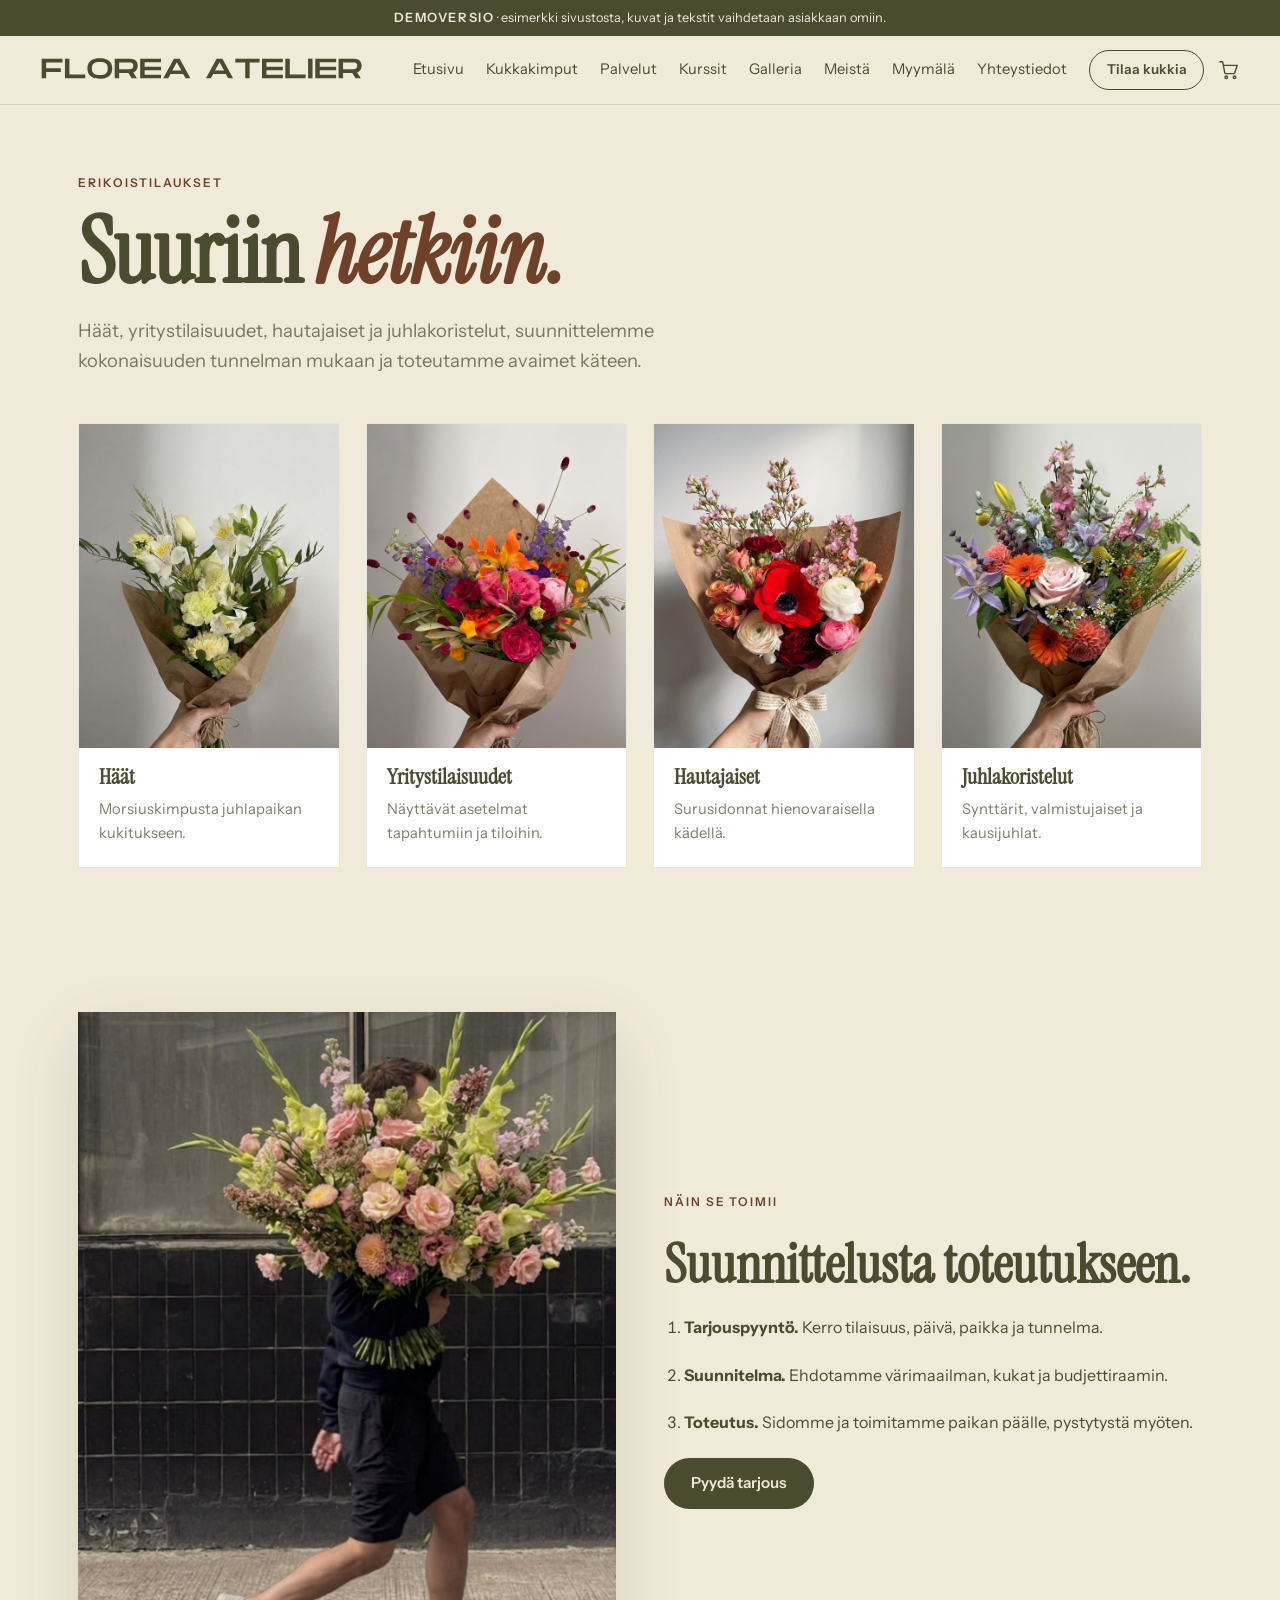
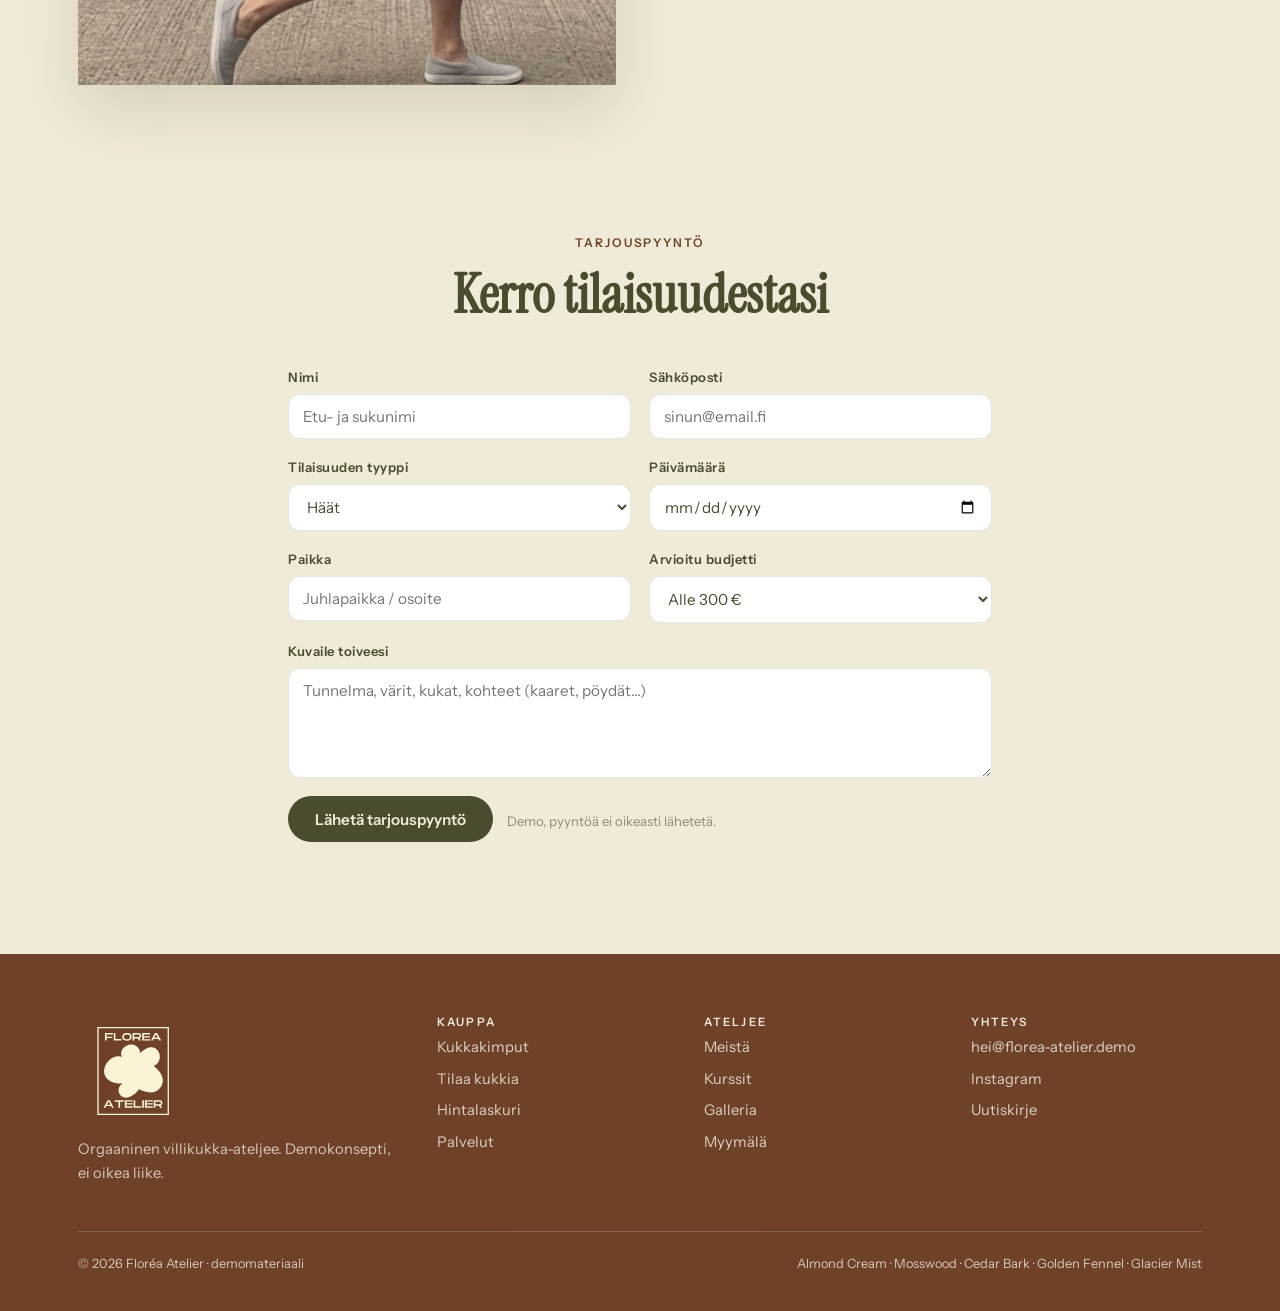
==== commit 094edd07: "Poista em-dash-merkki (—) kaikkialta Korvattu koko sivustolta ja dokumenteista: - Otsikko-/label-ero" ====
--- a/catering.html
+++ b/catering.html
@@ -3,7 +3,7 @@
 <head>
   <meta charset="UTF-8" />
   <meta name="viewport" content="width=device-width, initial-scale=1.0" />
-  <title>Erikoistilaukset — Floréa Atelier</title>
+  <title>Erikoistilaukset · Floréa Atelier</title>
   <meta name="description" content="Häät, yritystilaisuudet ja tapahtumakukitukset. Pyydä tarjous Floréa Atelierin erikoissidonnoista." />
   <link rel="preconnect" href="https://fonts.googleapis.com" />
   <link rel="preconnect" href="https://fonts.gstatic.com" crossorigin />
@@ -17,7 +17,7 @@
     <div class="wrap">
       <span class="eyebrow">Erikoistilaukset</span>
       <h1>Suuriin <em>hetkiin.</em></h1>
-      <p class="lede muted">Häät, yritystilaisuudet, hautajaiset ja juhlakoristelut — suunnittelemme kokonaisuuden tunnelman mukaan ja toteutamme avaimet käteen.</p>
+      <p class="lede muted">Häät, yritystilaisuudet, hautajaiset ja juhlakoristelut, suunnittelemme kokonaisuuden tunnelman mukaan ja toteutamme avaimet käteen.</p>
     </div>
   </section>
 
@@ -68,7 +68,7 @@
         </div>
         <div style="margin-top:18px;display:flex;gap:14px;align-items:center;flex-wrap:wrap;">
           <button class="btn btn--primary" type="submit">Lähetä tarjouspyyntö</button>
-          <span class="form-note">Demo — pyyntöä ei oikeasti lähetetä.</span>
+          <span class="form-note">Demo, pyyntöä ei oikeasti lähetetä.</span>
         </div>
         <div class="form-success" data-success>Kiitos! Tarjouspyyntösi on vastaanotettu (demo). Palaamme pian ehdotuksen kanssa.</div>
       </form>
--- a/style.css
+++ b/style.css
@@ -1,5 +1,5 @@
 /* =====================================================================
-   Floréa Atelier — style.css
+   Floréa Atelier · style.css
    Brändivärit & fontit :root-muuttujissa. Vaihda vain nämä, kun
    sovellat runkoa toiseen toimialaan.
    ===================================================================== */
@@ -53,8 +53,13 @@
 em { color: var(--cedar-bark); }
 
 .eyebrow {
-  /* Piilotettu kaikkialta: otsikoiden yläpuoliset pikkutekstit pois */
-  display: none;
+  display: inline-block;
+  font-family: var(--font-body);
+  text-transform: uppercase;
+  letter-spacing: 0.16em;
+  font-size: 0.75rem;
+  font-weight: 600;
+  color: var(--cedar-bark);
 }
 .lede { font-size: 1.15rem; max-width: 52ch; }
 .muted { color: rgba(75, 75, 48, 0.72); }
@@ -77,6 +82,10 @@
 .btn--cream { background: var(--almond-cream); color: var(--mosswood); }
 .btn--small { padding: 0.6em 1.2em; font-size: 0.85rem; }
 .btn--block { width: 100%; justify-content: center; }
+
+/* ===== Demobanneri ===== */
+.demo-banner { background: var(--mosswood); color: var(--almond-cream); text-align: center; font-size: 0.8rem; padding: 9px 16px; line-height: 1.4; }
+.demo-banner strong { letter-spacing: 0.12em; font-weight: 600; }
 
 /* ===== Navigaatio ===== */
 .site-nav {
@@ -104,13 +113,19 @@
   border-radius: 999px; display: flex; align-items: center; justify-content: center; padding: 0 5px;
 }
 .nav-toggle { display: none; background: none; border: none; cursor: pointer; color: var(--mosswood); }
+.nav-close { display: none; position: absolute; top: 22px; right: 24px; background: none; border: none;
+  cursor: pointer; color: var(--mosswood); font-size: 1.6rem; line-height: 1; padding: 4px; }
+.nav-overlay { position: fixed; inset: 0; background: rgba(75,75,48,0.4); opacity: 0; pointer-events: none;
+  transition: opacity .3s ease; z-index: 99; }
+.nav-overlay.open { opacity: 1; pointer-events: auto; }
 @media (max-width: 1024px) {
   .nav-links { position: fixed; inset: 0 0 0 auto; width: min(80vw, 320px); background: var(--almond-cream);
     flex-direction: column; align-items: flex-start; gap: 18px; padding: 90px 32px; transform: translateX(100%);
-    transition: transform .3s ease; box-shadow: var(--shadow); }
+    transition: transform .3s ease; box-shadow: var(--shadow); z-index: 101; }
   .nav-links.open { transform: translateX(0); }
   .nav-links a.active:not(.btn)::after { display: none; }
   .nav-toggle { display: flex; }
+  .nav-close { display: block; }
 }
 @media (max-width: 540px) {
   .nav-brand .brand-full { display: none; }
@@ -182,6 +197,12 @@
 .shop-layout { display: grid; grid-template-columns: 250px 1fr; gap: 36px; align-items: start; }
 @media (max-width: 820px) { .shop-layout { grid-template-columns: 1fr; } }
 .filters { background: #fff; border: 1px solid var(--line); border-radius: var(--radius-card); padding: 24px; }
+.filter-toggle { display: none; }
+@media (max-width: 820px) {
+  .filter-toggle { display: inline-flex; margin-bottom: 8px; }
+  .filters { display: none; }
+  .filters.open { display: block; }
+}
 .filter-group { margin-bottom: 22px; }
 .filter-group h4 { font-family: var(--font-body); text-transform: uppercase; letter-spacing: 0.16em; font-size: 0.72rem; font-weight: 600; margin-bottom: 10px; color: var(--cedar-bark); }
 .filter-option { display: flex; align-items: center; gap: 8px; font-size: 0.9rem; margin-bottom: 6px; cursor: pointer; }
@@ -334,7 +355,7 @@
 .site-footer { background: var(--cedar-bark); color: var(--almond-cream); padding: 62px 0 36px; margin-top: 40px; }
 .footer-grid { display: grid; grid-template-columns: 1.4fr 1fr 1fr 1fr; gap: 36px; }
 @media (max-width: 760px) { .footer-grid { grid-template-columns: 1fr 1fr; } }
-.site-footer img.flogo { height: 180px; width: auto; margin-bottom: 12px;
+.site-footer img.flogo { height: 110px; width: auto; margin-bottom: 12px;
   filter: brightness(0) invert(94%) sepia(13%) saturate(360%) hue-rotate(3deg) brightness(99%); }
 .site-footer a { color: var(--almond-cream); text-decoration: none; opacity: 0.85; display: block; font-size: 0.92rem; margin-top: 8px; }
 .site-footer a:hover { opacity: 1; }
@@ -347,13 +368,21 @@
 @media (max-width: 820px) { .split { grid-template-columns: 1fr; gap: 28px; } }
 .rounded-img { border-radius: var(--radius-card); overflow: hidden; box-shadow: var(--shadow); }
 .rounded-img img { width: 100%; height: 100%; object-fit: cover; }
+
+/* Kapeat kuvat: rajattu leveys desktopissa, täysleveä mobiilissa */
+.img-narrow { max-width: 64%; margin-inline: auto; }
+@media (max-width: 820px) { .img-narrow { max-width: 100%; } }
+
+/* Meistä-hero: sisennys vain desktopissa */
+.about-hero-pad { padding-left: 6%; }
+@media (max-width: 820px) { .about-hero-pad { padding-left: 0; } }
 .tag-pill { display: inline-block; background: var(--cream-soft); border: 1px solid var(--line); border-radius: 999px; padding: 6px 14px; font-size: 0.78rem; letter-spacing: 0.08em; text-transform: uppercase; color: var(--cedar-bark); }
 
 /* Media-banneri (esim. myymälä) */
 .media-banner { overflow: hidden; }
 .media-banner img { width: 100%; height: 100%; object-fit: cover; }
 
-/* Teräväkulmaiset kuvat — kuvat ja kuvakortit ilman pyöristystä */
+/* Teräväkulmaiset kuvat, kuvat ja kuvakortit ilman pyöristystä */
 .hero-figure,
 .product-card,
 .product-card .media,
